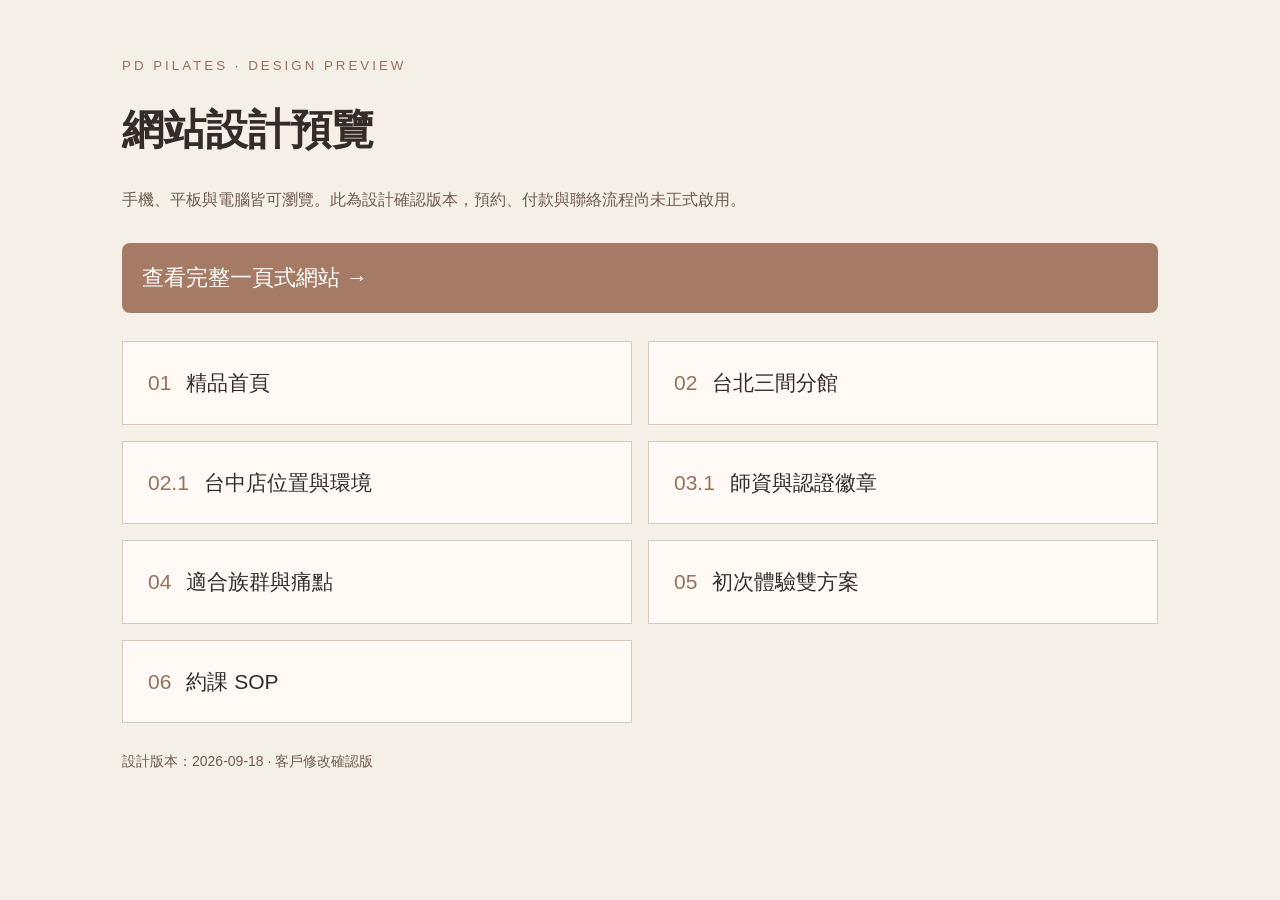
==== index.html @ 7880195e "Publish approved PD design preview" ====
<!doctype html><html lang="zh-Hant"><head><meta charset="utf-8"><meta name="viewport" content="width=device-width,initial-scale=1"><meta name="robots" content="noindex,nofollow"><title>PD Pilates｜設計預覽</title><style>*{box-sizing:border-box}body{margin:0;background:#f5f0e7;color:#332c28;font-family:"Microsoft JhengHei",sans-serif}main{max-width:1080px;margin:auto;padding:56px 22px}small{color:#96715f;letter-spacing:3px}h1{font-size:clamp(28px,5vw,42px)}p{line-height:1.8;color:#705b50}.whole{display:block;background:#a67b65;color:white;padding:20px;text-decoration:none;border-radius:8px;font-size:22px;margin:28px 0}.grid{display:grid;grid-template-columns:repeat(2,minmax(0,1fr));gap:16px}.grid a{padding:25px;background:#fffaf6;border:1px solid #dbc8bd;text-decoration:none;color:inherit;font-size:21px;line-height:1.5}.grid span{color:#96715f;margin-right:15px}footer{margin-top:30px;font-size:14px;color:#705b50}@media(max-width:600px){.grid{grid-template-columns:1fr}}</style></head><body><main><small>PD PILATES · DESIGN PREVIEW</small><h1>網站設計預覽</h1><p>手機、平板與電腦皆可瀏覽。此為設計確認版本，預約、付款與聯絡流程尚未正式啟用。</p><a class="whole" href="landing.html?v=20260918-client-review">查看完整一頁式網站 →</a><section class="grid">
<a href="01_精品首頁/index.html"><span>01</span>精品首頁</a>
<a href="02_台北三間分館/index.html"><span>02</span>台北三間分館</a>
<a href="02.1_台中店位置與環境/index.html"><span>02.1</span>台中店位置與環境</a>
<a href="03.1_師資與認證徽章/index.html"><span>03.1</span>師資與認證徽章</a>
<a href="04_適合族群與痛點/index.html"><span>04</span>適合族群與痛點</a>
<a href="05_初次體驗雙方案/index.html"><span>05</span>初次體驗雙方案</a>
<a href="06_約課SOP/index.html"><span>06</span>約課 SOP</a>
</section><footer>設計版本：2026-09-18 · 客戶修改確認版</footer></main></body></html>
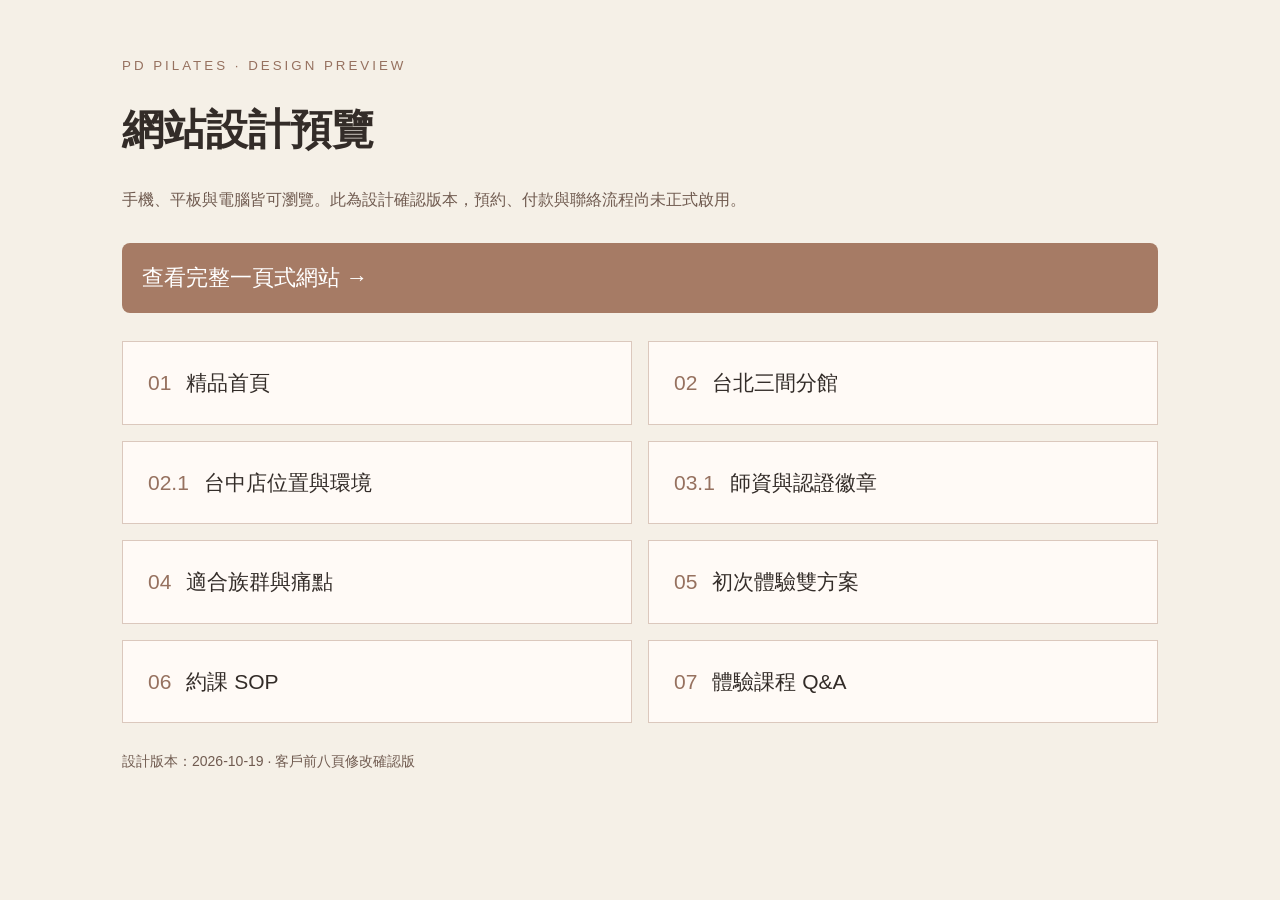
==== commit c8032e46: "Publish October client review with new photos and FAQ" ====
--- a/index.html
+++ b/index.html
@@ -1,9 +1,10 @@
-<!doctype html><html lang="zh-Hant"><head><meta charset="utf-8"><meta name="viewport" content="width=device-width,initial-scale=1"><meta name="robots" content="noindex,nofollow"><title>PD Pilates｜設計預覽</title><style>*{box-sizing:border-box}body{margin:0;background:#f5f0e7;color:#332c28;font-family:"Microsoft JhengHei",sans-serif}main{max-width:1080px;margin:auto;padding:56px 22px}small{color:#96715f;letter-spacing:3px}h1{font-size:clamp(28px,5vw,42px)}p{line-height:1.8;color:#705b50}.whole{display:block;background:#a67b65;color:white;padding:20px;text-decoration:none;border-radius:8px;font-size:22px;margin:28px 0}.grid{display:grid;grid-template-columns:repeat(2,minmax(0,1fr));gap:16px}.grid a{padding:25px;background:#fffaf6;border:1px solid #dbc8bd;text-decoration:none;color:inherit;font-size:21px;line-height:1.5}.grid span{color:#96715f;margin-right:15px}footer{margin-top:30px;font-size:14px;color:#705b50}@media(max-width:600px){.grid{grid-template-columns:1fr}}</style></head><body><main><small>PD PILATES · DESIGN PREVIEW</small><h1>網站設計預覽</h1><p>手機、平板與電腦皆可瀏覽。此為設計確認版本，預約、付款與聯絡流程尚未正式啟用。</p><a class="whole" href="landing.html?v=20260918-client-review">查看完整一頁式網站 →</a><section class="grid">
-<a href="01_精品首頁/index.html"><span>01</span>精品首頁</a>
-<a href="02_台北三間分館/index.html"><span>02</span>台北三間分館</a>
-<a href="02.1_台中店位置與環境/index.html"><span>02.1</span>台中店位置與環境</a>
-<a href="03.1_師資與認證徽章/index.html"><span>03.1</span>師資與認證徽章</a>
-<a href="04_適合族群與痛點/index.html"><span>04</span>適合族群與痛點</a>
-<a href="05_初次體驗雙方案/index.html"><span>05</span>初次體驗雙方案</a>
-<a href="06_約課SOP/index.html"><span>06</span>約課 SOP</a>
-</section><footer>設計版本：2026-09-18 · 客戶修改確認版</footer></main></body></html>
+<!doctype html><html lang="zh-Hant"><head><meta charset="utf-8"><meta name="viewport" content="width=device-width,initial-scale=1"><meta name="robots" content="noindex,nofollow"><title>PD Pilates｜設計預覽</title><style>*{box-sizing:border-box}body{margin:0;background:#f5f0e7;color:#332c28;font-family:"Microsoft JhengHei",sans-serif}main{max-width:1080px;margin:auto;padding:56px 22px}small{color:#96715f;letter-spacing:3px}h1{font-size:clamp(28px,5vw,42px)}p{line-height:1.8;color:#705b50}.whole{display:block;background:#a67b65;color:white;padding:20px;text-decoration:none;border-radius:8px;font-size:22px;margin:28px 0}.grid{display:grid;grid-template-columns:repeat(2,minmax(0,1fr));gap:16px}.grid a{padding:25px;background:#fffaf6;border:1px solid #dbc8bd;text-decoration:none;color:inherit;font-size:21px;line-height:1.5}.grid span{color:#96715f;margin-right:15px}footer{margin-top:30px;font-size:14px;color:#705b50}@media(max-width:600px){.grid{grid-template-columns:1fr}}</style></head><body><main><small>PD PILATES · DESIGN PREVIEW</small><h1>網站設計預覽</h1><p>手機、平板與電腦皆可瀏覽。此為設計確認版本，預約、付款與聯絡流程尚未正式啟用。</p><a class="whole" href="landing.html?v=20261019-client-review">查看完整一頁式網站 →</a><section class="grid">
+<a href="01_精品首頁/index.html?v=20261019-client-review"><span>01</span>精品首頁</a>
+<a href="02_台北三間分館/index.html?v=20261019-client-review"><span>02</span>台北三間分館</a>
+<a href="02.1_台中店位置與環境/index.html?v=20261019-client-review"><span>02.1</span>台中店位置與環境</a>
+<a href="03.1_師資與認證徽章/index.html?v=20261019-client-review"><span>03.1</span>師資與認證徽章</a>
+<a href="04_適合族群與痛點/index.html?v=20261019-client-review"><span>04</span>適合族群與痛點</a>
+<a href="05_初次體驗雙方案/index.html?v=20261019-client-review"><span>05</span>初次體驗雙方案</a>
+<a href="06_約課SOP/index.html?v=20261019-client-review"><span>06</span>約課 SOP</a>
+<a href="07_常見問題/index.html?v=20261019-client-review"><span>07</span>體驗課程 Q&amp;A</a>
+</section><footer>設計版本：2026-10-19 · 客戶前八頁修改確認版</footer></main></body></html>
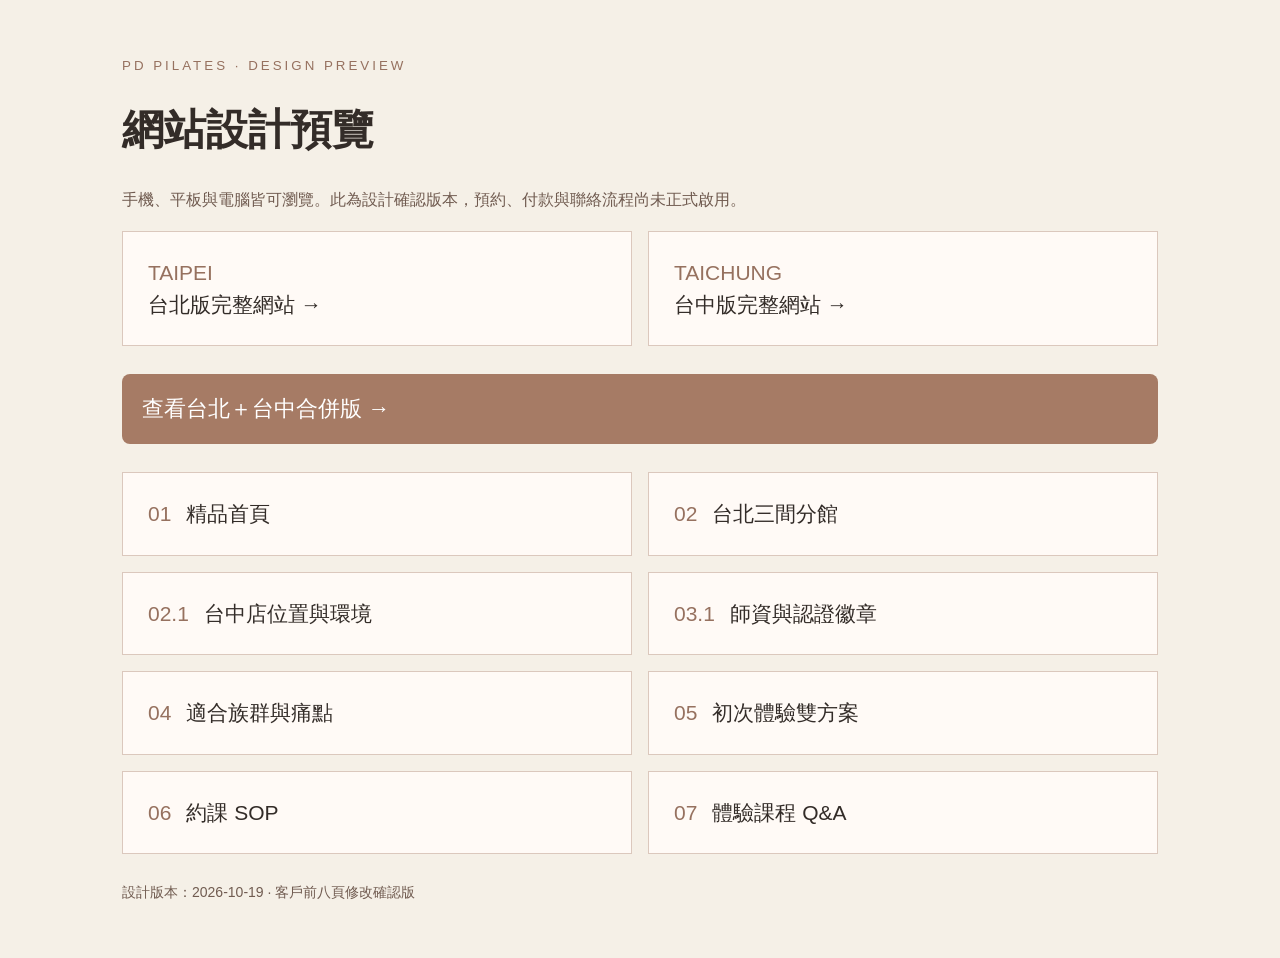
==== commit 2a39baf1: "Publish Taipei and Taichung editions with unified translucent panels" ====
--- a/index.html
+++ b/index.html
@@ -1,10 +1,10 @@
-<!doctype html><html lang="zh-Hant"><head><meta charset="utf-8"><meta name="viewport" content="width=device-width,initial-scale=1"><meta name="robots" content="noindex,nofollow"><title>PD Pilates｜設計預覽</title><style>*{box-sizing:border-box}body{margin:0;background:#f5f0e7;color:#332c28;font-family:"Microsoft JhengHei",sans-serif}main{max-width:1080px;margin:auto;padding:56px 22px}small{color:#96715f;letter-spacing:3px}h1{font-size:clamp(28px,5vw,42px)}p{line-height:1.8;color:#705b50}.whole{display:block;background:#a67b65;color:white;padding:20px;text-decoration:none;border-radius:8px;font-size:22px;margin:28px 0}.grid{display:grid;grid-template-columns:repeat(2,minmax(0,1fr));gap:16px}.grid a{padding:25px;background:#fffaf6;border:1px solid #dbc8bd;text-decoration:none;color:inherit;font-size:21px;line-height:1.5}.grid span{color:#96715f;margin-right:15px}footer{margin-top:30px;font-size:14px;color:#705b50}@media(max-width:600px){.grid{grid-template-columns:1fr}}</style></head><body><main><small>PD PILATES · DESIGN PREVIEW</small><h1>網站設計預覽</h1><p>手機、平板與電腦皆可瀏覽。此為設計確認版本，預約、付款與聯絡流程尚未正式啟用。</p><a class="whole" href="landing.html?v=20261019-client-review">查看完整一頁式網站 →</a><section class="grid">
-<a href="01_精品首頁/index.html?v=20261019-client-review"><span>01</span>精品首頁</a>
-<a href="02_台北三間分館/index.html?v=20261019-client-review"><span>02</span>台北三間分館</a>
-<a href="02.1_台中店位置與環境/index.html?v=20261019-client-review"><span>02.1</span>台中店位置與環境</a>
-<a href="03.1_師資與認證徽章/index.html?v=20261019-client-review"><span>03.1</span>師資與認證徽章</a>
-<a href="04_適合族群與痛點/index.html?v=20261019-client-review"><span>04</span>適合族群與痛點</a>
-<a href="05_初次體驗雙方案/index.html?v=20261019-client-review"><span>05</span>初次體驗雙方案</a>
-<a href="06_約課SOP/index.html?v=20261019-client-review"><span>06</span>約課 SOP</a>
-<a href="07_常見問題/index.html?v=20261019-client-review"><span>07</span>體驗課程 Q&amp;A</a>
+<!doctype html><html lang="zh-Hant"><head><meta charset="utf-8"><meta name="viewport" content="width=device-width,initial-scale=1"><meta name="robots" content="noindex,nofollow"><title>PD Pilates｜設計預覽</title><style>*{box-sizing:border-box}body{margin:0;background:#f5f0e7;color:#332c28;font-family:"Microsoft JhengHei",sans-serif}main{max-width:1080px;margin:auto;padding:56px 22px}small{color:#96715f;letter-spacing:3px}h1{font-size:clamp(28px,5vw,42px)}p{line-height:1.8;color:#705b50}.whole{display:block;background:#a67b65;color:white;padding:20px;text-decoration:none;border-radius:8px;font-size:22px;margin:28px 0}.grid{display:grid;grid-template-columns:repeat(2,minmax(0,1fr));gap:16px}.grid a{padding:25px;background:#fffaf6;border:1px solid #dbc8bd;text-decoration:none;color:inherit;font-size:21px;line-height:1.5}.grid span{color:#96715f;margin-right:15px}footer{margin-top:30px;font-size:14px;color:#705b50}@media(max-width:600px){.grid{grid-template-columns:1fr}}</style></head><body><main><small>PD PILATES · DESIGN PREVIEW</small><h1>網站設計預覽</h1><p>手機、平板與電腦皆可瀏覽。此為設計確認版本，預約、付款與聯絡流程尚未正式啟用。</p><section class="grid" aria-label="城市版本"><a href="landing-taipei.html?v=20261029-city-editions"><span>TAIPEI</span><br>台北版完整網站 →</a><a href="landing-taichung.html?v=20261029-city-editions"><span>TAICHUNG</span><br>台中版完整網站 →</a></section><a class="whole" href="landing.html?v=20261029-city-editions">查看台北＋台中合併版 →</a><section class="grid">
+<a href="01_精品首頁/index.html?v=20261029-city-editions"><span>01</span>精品首頁</a>
+<a href="02_台北三間分館/index.html?v=20261029-city-editions"><span>02</span>台北三間分館</a>
+<a href="02.1_台中店位置與環境/index.html?v=20261029-city-editions"><span>02.1</span>台中店位置與環境</a>
+<a href="03.1_師資與認證徽章/index.html?v=20261029-city-editions"><span>03.1</span>師資與認證徽章</a>
+<a href="04_適合族群與痛點/index.html?v=20261029-city-editions"><span>04</span>適合族群與痛點</a>
+<a href="05_初次體驗雙方案/index.html?v=20261029-city-editions"><span>05</span>初次體驗雙方案</a>
+<a href="06_約課SOP/index.html?v=20261029-city-editions"><span>06</span>約課 SOP</a>
+<a href="07_常見問題/index.html?v=20261029-city-editions"><span>07</span>體驗課程 Q&amp;A</a>
 </section><footer>設計版本：2026-10-19 · 客戶前八頁修改確認版</footer></main></body></html>
